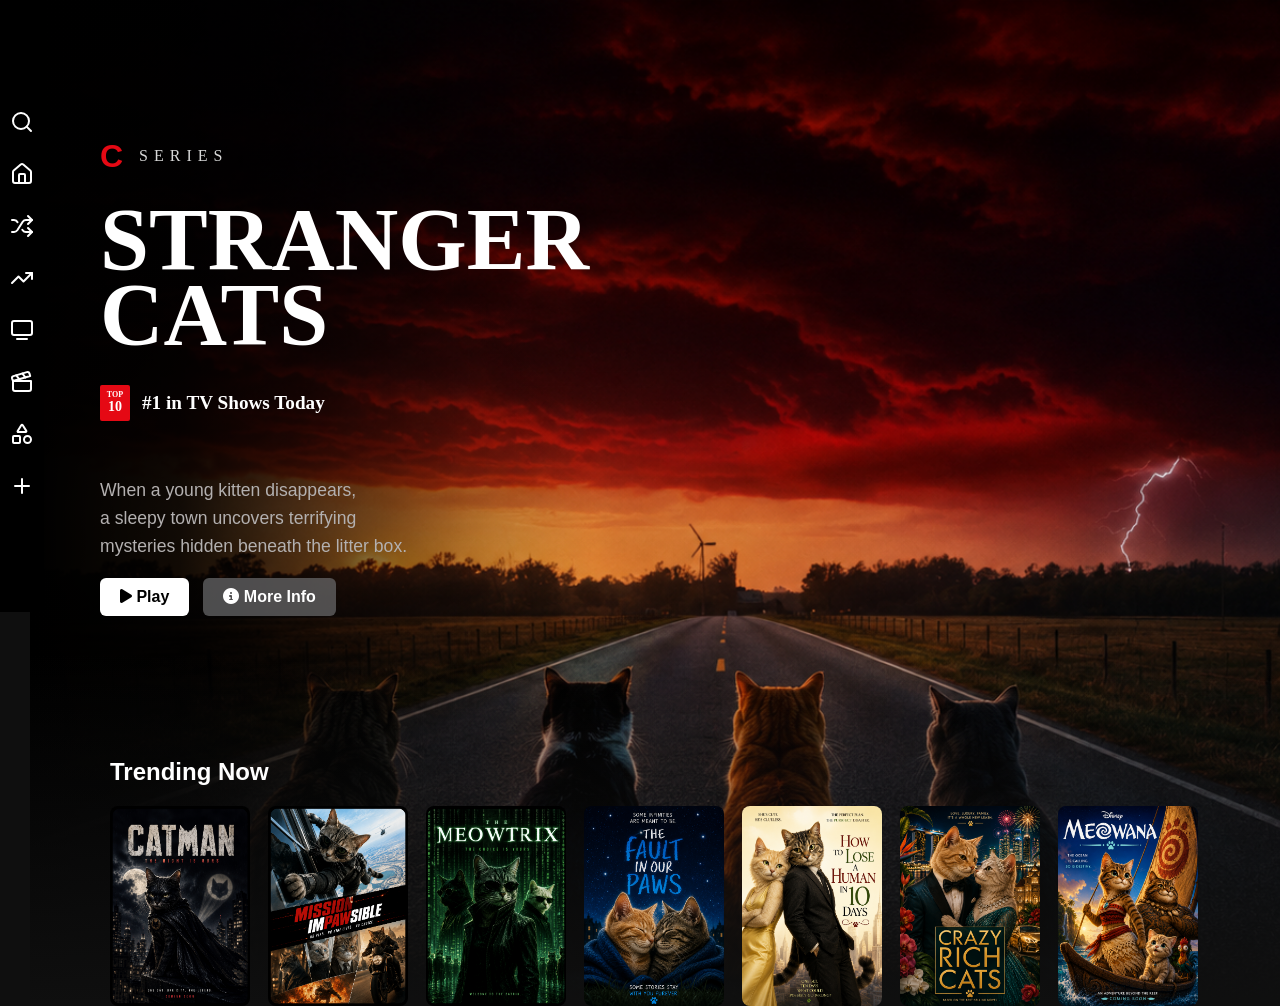
==== browse.html @ 0c0a793e "feat: Add netflix inspired browser page for catflix" ====
<!DOCTYPE html>
<html lang="en">
<head>
    <meta charset="UTF-8">
    <meta name="viewport" content="width=device-width, initial-scale=1.0">
    <title>Document</title>
    <link rel="stylesheet" href="css/browse.css">
    <link rel="stylesheet" href="https://cdnjs.cloudflare.com/ajax/libs/font-awesome/6.7.2/css/all.min.css">
</head>
<body>
    <main class="browse-main">
        <aside class="sidebar">
            <a href="#">
                <svg xmlns="http://www.w3.org/2000/svg" width="24" height="24" viewBox="0 0 24 24" fill="none" stroke="currentColor" stroke-width="2" stroke-linecap="round" stroke-linejoin="round" class="lucide lucide-search-icon lucide-search sidebar-icon"><path d="m21 21-4.34-4.34"/><circle cx="11" cy="11" r="8"/></svg>
            </a>
            <a href="#">
                <svg xmlns="http://www.w3.org/2000/svg" width="24" height="24" viewBox="0 0 24 24" fill="none" stroke="currentColor" stroke-width="2" stroke-linecap="round" stroke-linejoin="round" class="lucide lucide-house-icon lucide-house sidebar-icon"><path d="M15 21v-8a1 1 0 0 0-1-1h-4a1 1 0 0 0-1 1v8"/><path d="M3 10a2 2 0 0 1 .709-1.528l7-6a2 2 0 0 1 2.582 0l7 6A2 2 0 0 1 21 10v9a2 2 0 0 1-2 2H5a2 2 0 0 1-2-2z"/></svg>
            </a>
            <a href="#">
                <svg xmlns="http://www.w3.org/2000/svg" width="24" height="24" viewBox="0 0 24 24" fill="none" stroke="currentColor" stroke-width="2" stroke-linecap="round" stroke-linejoin="round" class="lucide lucide-shuffle-icon lucide-shuffle sidebar-icon"><path d="m18 14 4 4-4 4"/><path d="m18 2 4 4-4 4"/><path d="M2 18h1.973a4 4 0 0 0 3.3-1.7l5.454-8.6a4 4 0 0 1 3.3-1.7H22"/><path d="M2 6h1.972a4 4 0 0 1 3.6 2.2"/><path d="M22 18h-6.041a4 4 0 0 1-3.3-1.8l-.359-.45"/></svg>
            </a>
            <a href="#">
                <svg xmlns="http://www.w3.org/2000/svg" width="24" height="24" viewBox="0 0 24 24" fill="none" stroke="currentColor" stroke-width="2" stroke-linecap="round" stroke-linejoin="round" class="lucide lucide-trending-up-icon lucide-trending-up sidebar-icon"><path d="M16 7h6v6"/><path d="m22 7-8.5 8.5-5-5L2 17"/></svg>
            </a>
            <a href="#">
                <svg xmlns="http://www.w3.org/2000/svg" width="24" height="24" viewBox="0 0 24 24" fill="none" stroke="currentColor" stroke-width="2" stroke-linecap="round" stroke-linejoin="round" class="lucide lucide-tv-minimal-icon lucide-tv-minimal sidebar-icon"><path d="M7 21h10"/><rect width="20" height="14" x="2" y="3" rx="2"/></svg>
            </a>
            <a href="#">
                <svg xmlns="http://www.w3.org/2000/svg" width="24" height="24" viewBox="0 0 24 24" fill="none" stroke="currentColor" stroke-width="2" stroke-linecap="round" stroke-linejoin="round" class="lucide lucide-clapperboard-icon lucide-clapperboard sidebar-icon"><path d="m12.296 3.464 3.02 3.956"/><path d="M20.2 6 3 11l-.9-2.4c-.3-1.1.3-2.2 1.3-2.5l13.5-4c1.1-.3 2.2.3 2.5 1.3z"/><path d="M3 11h18v8a2 2 0 0 1-2 2H5a2 2 0 0 1-2-2z"/><path d="m6.18 5.276 3.1 3.899"/></svg>
            </a>
            <a href="#">
                <svg xmlns="http://www.w3.org/2000/svg" width="24" height="24" viewBox="0 0 24 24" fill="none" stroke="currentColor" stroke-width="2" stroke-linecap="round" stroke-linejoin="round" class="lucide lucide-shapes-icon lucide-shapes sidebar-icon"><path d="M8.3 10a.7.7 0 0 1-.626-1.079L11.4 3a.7.7 0 0 1 1.198-.043L16.3 8.9a.7.7 0 0 1-.572 1.1Z"/><rect x="3" y="14" width="7" height="7" rx="1"/><circle cx="17.5" cy="17.5" r="3.5"/></svg>
            </a>
            <a href="#">
                <svg xmlns="http://www.w3.org/2000/svg" width="24" height="24" viewBox="0 0 24 24" fill="none" stroke="currentColor" stroke-width="2" stroke-linecap="round" stroke-linejoin="round" class="lucide lucide-plus-icon lucide-plus sidebar-icon"><path d="M5 12h14"/><path d="M12 5v14"/></svg>
            </a>
        </aside>
        <section class="browse-section">
            <div class="hero-banner">
                <div class="hero-content">
                    <p class="series"> <span class="series-logo"> C </span> series </p>
                    <h1 class="hero-title"> STRANGER <br> CATS </h1>
                    <div class="rank">
                        <div class="top-badge">
                            <span>TOP</span>
                            <span>10</span>
                        </div>
                        <p class="top-10">#1 in TV Shows Today</p>
                    </div>
                    <p class="hero-description"> When a young kitten disappears, <br> a sleepy town uncovers terrifying <br> mysteries hidden beneath the litter box. </p>
                    <div>
                        <button class="play-btn"> <i class="fa-solid fa-play"></i> Play </button>
                        <button class="info-btn"> <i class="fa-solid fa-circle-info"></i> More Info </button>
                    </div>
                </div>
            </div>
            <div class="trending-now-section">
                    <h2 class="trending-now-heading"> Trending Now </h2>
                    <div class="trending-now-container">
                        <div class="trending-now-card">
                            <img src="images/catman.png" alt="catman" class="trending-now-img">
                        </div>
                        <div class="trending-now-card">
                            <img src="images/mission-impawsible.png" alt="mission-impawsible" class="trending-now-img">
                        </div>
                        <div class="trending-now-card">
                            <img src="images/the-meowtrix.png" alt="the-meowtrix" class="trending-now-img">
                        </div>
                        <div class="trending-now-card">
                            <img src="images/the-fault-in-our-paws.png" alt="the-fault-in-our-paws" class="trending-now-img">
                        </div>
                        <div class="trending-now-card">
                            <img src="images/how-to-lose-a-human-in-10-days.png" alt="how-to-lose-a-human-in-10-days" class="trending-now-img">
                        </div>
                        <div class="trending-now-card">
                            <img src="images/crazy-rich-cats.png" alt="crazy-rich-cats" class="trending-now-img">
                        </div>
                        <div class="trending-now-card">
                            <img src="images/meowana.png" alt="meowana" class="trending-now-img">
                        </div>
                    </div>
                </div>
        </section>
    </main>
</body>
</html>
---- css/browse.css ----
.sidebar-icon{
    color: white;
}

.sidebar {
    display: flex;
    flex-direction: column;
    gap: 24px;
    padding: 110px 10px;
    background: black;
    backdrop-filter: blur(6px);
    position:fixed;
    left:0;
    top:0;
}

body {
    margin: 0;
    min-height: 100vh;
    background: #0f0f0f;
}

.browse-main {
    display: flex;
    flex-direction: row;
    min-height: 100vh;
}

.browse-section {
    flex: 1;
    min-height: 100vh;
    background:
        linear-gradient(
            to bottom,
            rgba(0,0,0,0) 65%,
            rgba(15,15,15,.4) 80%,
            #0f0f0f 100%
        ),
        linear-gradient(
            to right,
          rgba(0,0,0,1) 0%,
          rgba(0,0,0,0.9) 12%,
          rgba(0,0,0,0.6) 22%,
          rgba(0,0,0,0.2) 35%,
          rgba(0,0,0,0) 45%
        ),
        url("../images/stranger-cats.png");
    margin-left:30px;
    background-size: cover;
    background-position: center;
}

.hero-banner {
    height: 82vh;
    display: flex;
    align-items: center;
}

.rank {
    display: flex;
    flex-wrap: wrap;
    align-items: center;
    gap: 12px;
    margin-bottom: 25px;
}

.top-badge {
    width: 30px;
    height: 36px;
    background: #E50914;
    color: white;
    display: flex;
    flex-direction: column;
    justify-content: center;
    align-items: center;
    border-radius: 2px;
}

.top-badge span:first-child {
    font-size: 8px;
    font-weight: bold;
}

.top-badge span:last-child {
    font-size: 14px;
    font-weight: bold;
}

.rank p {
    font-size: 1.2rem;
    font-weight: 700;
}

.series {
    color:#d7d7d7;
    font-size:1rem;
    letter-spacing:6px;
    text-transform:uppercase;
    display:flex;
    align-items:center;
    gap:10px;
}

.series-logo {
    color: #E50914;
    font-size: 2rem;
    font-weight: bold;
    font-family: "Bebas Neue", sans-serif;
}

.hero-title {
    font-family: "Bebas Neue", serif; 
    font-size: 5.5rem;
    line-height: 0.85;
    margin:12px 0 20px;
    color:white;
}

.hero-content{
    max-width:520px;
    margin-left:70px;
    display:flex;
    flex-direction: column;

}

.hero-description{
    color:#b3b0b0;
    font-size:1.1rem;
    line-height:1.6;
    width: 90%;
    font-family: "Roboto", sans-serif;
}

.rank > p.top-10 {
    color: #ffffff !important;
    font-size: 1.2rem;
    font-weight: 700;
    margin-bottom: 20px;
    display: block;
}

.trending-now-heading {
    color: white;
    font-size: 1.5rem;
    font-weight: bold;
    margin-bottom: 20px;
    font-family: "Roboto", sans-serif;
}

.trending-now-section {
    width: 520px;
    margin-left: 80px;
    align-self: center;
}

.trending-now-container {
    display: flex;
    gap: 18px;
}

.trending-now-card {
    width: 140px;
    height: 200px;
    border-radius: 8px;
    overflow: hidden;
    cursor: pointer;
    transition: transform .3s ease;
    flex-shrink: 0;
}

.trending-now-card:hover {
    transform: scale(1.08);
}

.trending-now-img {
    width: 100%;
    height: 100%;
    object-fit: cover;
    display: block;
}

.play-btn {
    background-color: white;
    color: black;
    border: none;
    padding: 10px 20px;
    font-size: 1rem;
    cursor: pointer;
    border-radius: 6px;
    font-weight: bold;
}

.info-btn {
    background-color: rgba(109, 109, 110, 0.7);
    color: white;
    border: none;
    padding: 10px 20px;
    font-size: 1rem;
    cursor: pointer;
    border-radius: 6px;
    font-weight: bold;
    margin-left: 10px;
}
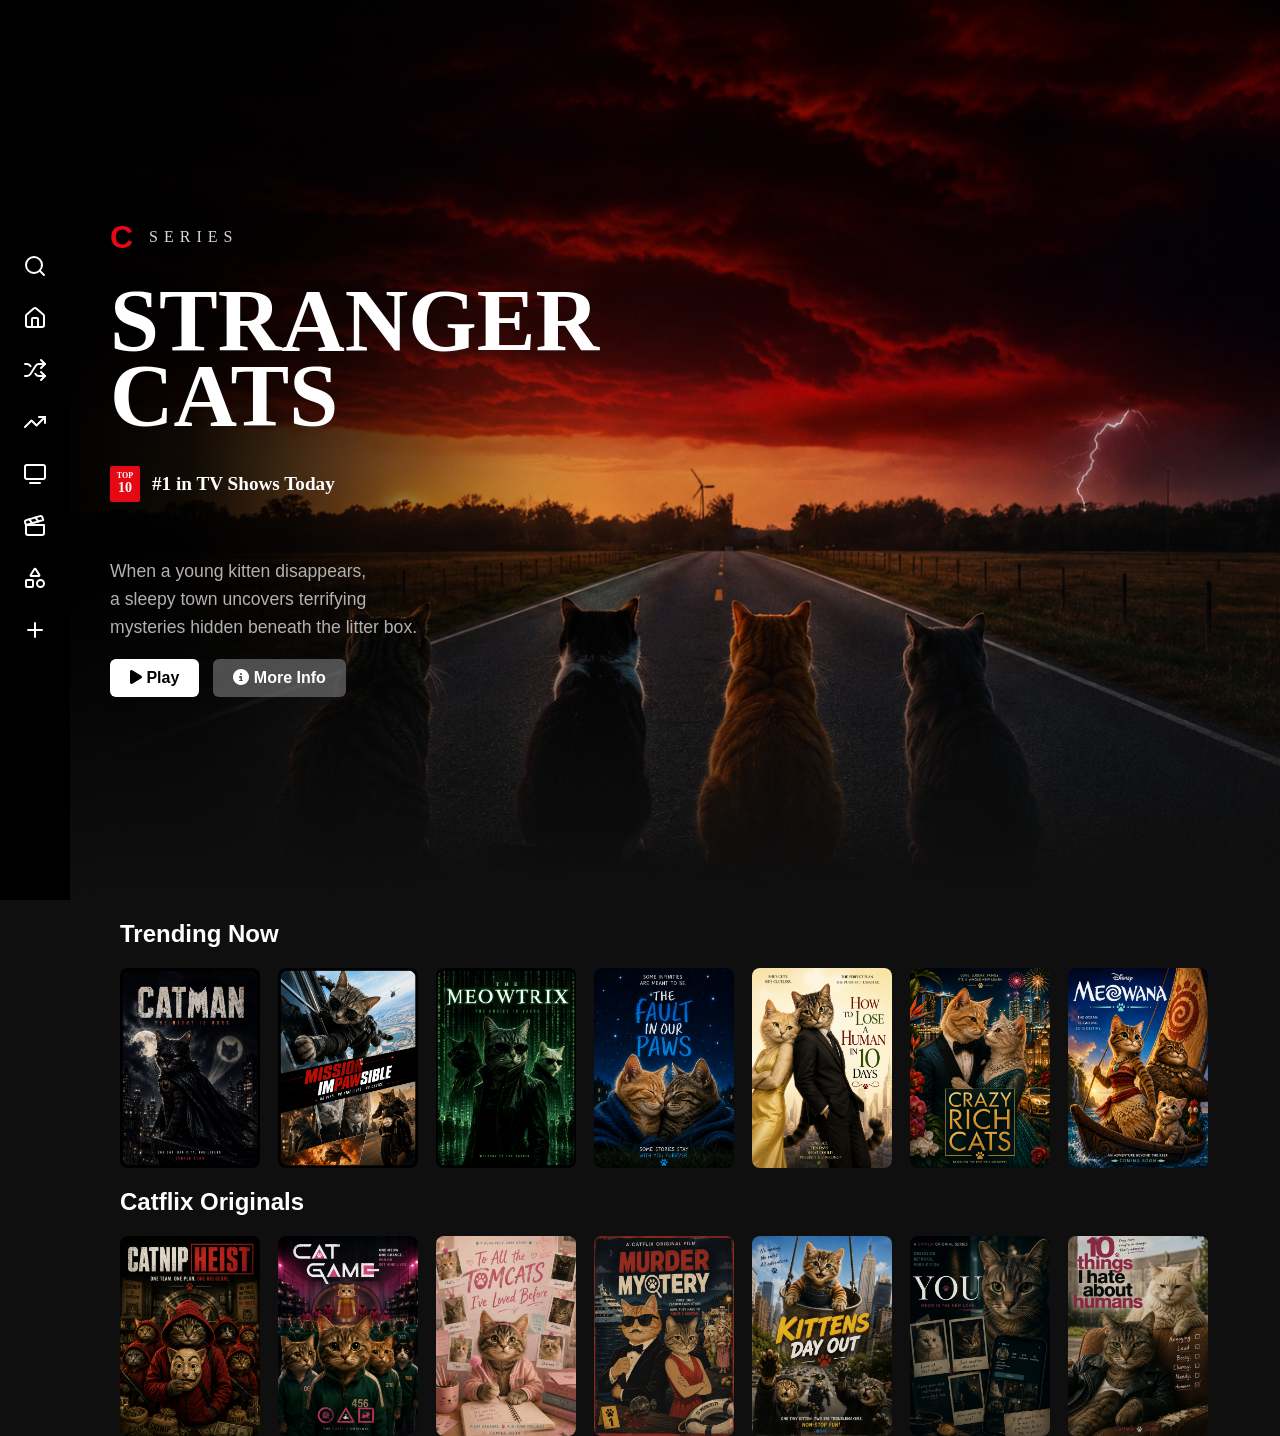
==== commit 07137639: "feat: Improve browse page UI and add new movie row" ====
--- a/browse.html
+++ b/browse.html
@@ -10,10 +10,10 @@
 <body>
     <main class="browse-main">
         <aside class="sidebar">
-            <a href="#">
+            <a href="#search">
                 <svg xmlns="http://www.w3.org/2000/svg" width="24" height="24" viewBox="0 0 24 24" fill="none" stroke="currentColor" stroke-width="2" stroke-linecap="round" stroke-linejoin="round" class="lucide lucide-search-icon lucide-search sidebar-icon"><path d="m21 21-4.34-4.34"/><circle cx="11" cy="11" r="8"/></svg>
             </a>
-            <a href="#">
+            <a href="#home">
                 <svg xmlns="http://www.w3.org/2000/svg" width="24" height="24" viewBox="0 0 24 24" fill="none" stroke="currentColor" stroke-width="2" stroke-linecap="round" stroke-linejoin="round" class="lucide lucide-house-icon lucide-house sidebar-icon"><path d="M15 21v-8a1 1 0 0 0-1-1h-4a1 1 0 0 0-1 1v8"/><path d="M3 10a2 2 0 0 1 .709-1.528l7-6a2 2 0 0 1 2.582 0l7 6A2 2 0 0 1 21 10v9a2 2 0 0 1-2 2H5a2 2 0 0 1-2-2z"/></svg>
             </a>
             <a href="#">
@@ -36,7 +36,10 @@
             </a>
         </aside>
         <section class="browse-section">
-            <div class="hero-banner">
+            <div class="hero-banner" id="home">
+                <div class="search-container" id="search">
+                    <input type="text" class="search-input" id="search-input" placeholder="Search Catflix..."/>
+                </div>
                 <div class="hero-content">
                     <p class="series"> <span class="series-logo"> C </span> series </p>
                     <h1 class="hero-title"> STRANGER <br> CATS </h1>
@@ -54,32 +57,63 @@
                     </div>
                 </div>
             </div>
-            <div class="trending-now-section">
-                    <h2 class="trending-now-heading"> Trending Now </h2>
-                    <div class="trending-now-container">
-                        <div class="trending-now-card">
-                            <img src="images/catman.png" alt="catman" class="trending-now-img">
-                        </div>
-                        <div class="trending-now-card">
-                            <img src="images/mission-impawsible.png" alt="mission-impawsible" class="trending-now-img">
-                        </div>
-                        <div class="trending-now-card">
-                            <img src="images/the-meowtrix.png" alt="the-meowtrix" class="trending-now-img">
-                        </div>
-                        <div class="trending-now-card">
-                            <img src="images/the-fault-in-our-paws.png" alt="the-fault-in-our-paws" class="trending-now-img">
-                        </div>
-                        <div class="trending-now-card">
-                            <img src="images/how-to-lose-a-human-in-10-days.png" alt="how-to-lose-a-human-in-10-days" class="trending-now-img">
-                        </div>
-                        <div class="trending-now-card">
-                            <img src="images/crazy-rich-cats.png" alt="crazy-rich-cats" class="trending-now-img">
-                        </div>
-                        <div class="trending-now-card">
-                            <img src="images/meowana.png" alt="meowana" class="trending-now-img">
-                        </div>
+
+            <div class="movie-row">
+                <h2 class="movie-row-heading"> Trending Now </h2>
+
+                <div class="movie-row-container">
+                    <div class="movie-card">
+                        <img src="images/catman.png" alt="catman" class="movie-poster">
+                    </div>
+                    <div class="movie-card">
+                        <img src="images/mission-impawsible.png" alt="mission-impawsible" class="movie-poster">
+                    </div>
+                    <div class="movie-card">
+                        <img src="images/the-meowtrix.png" alt="the-meowtrix" class="movie-poster">
+                    </div>
+                    <div class="movie-card">
+                        <img src="images/the-fault-in-our-paws.png" alt="the-fault-in-our-paws" class="movie-poster">
+                    </div>
+                    <div class="movie-card">
+                        <img src="images/how-to-lose-a-human-in-10-days.png" alt="how-to-lose-a-human-in-10-days" class="movie-poster">
+                    </div>
+                    <div class="movie-card">
+                        <img src="images/crazy-rich-cats.png" alt="crazy-rich-cats" class="movie-poster">
+                    </div>
+                    <div class="movie-card">
+                        <img src="images/meowana.png" alt="meowana" class="movie-poster">
                     </div>
                 </div>
+            </div>
+
+            <div class="movie-row">
+                <h2 class="movie-row-heading"> Catflix Originals </h2>
+
+                <div class="movie-row-container">
+                    <div class="movie-card">
+                        <img src="images/catnip-heist.png" alt="catnip-heist" class="movie-poster">
+                    </div>
+                    <div class="movie-card">
+                        <img src="images/cat-game.png" alt="cat-game" class="movie-poster">
+                    </div>
+                    <div class="movie-card">
+                        <img src="images/to-all-the-tomcats-ive-loved-before.png" alt="to-all-the-tomcats-ive-loved-before" class="movie-poster">
+                    </div>
+                    <div class="movie-card">
+                        <img src="images/murder-mystery.png" alt="murder-mystery" class="movie-poster">
+                    </div>
+                    <div class="movie-card">
+                        <img src="images/kittens-day-out.png" alt="kittens-day-out" class="movie-poster">
+                    </div>
+                    <div class="movie-card">
+                        <img src="images/you.png" alt="you" class="movie-poster">
+                    </div>
+                    <div class="movie-card">
+                        <img src="images/10-things-i-hate-about-humans.png" alt="10-things-i-hate-about-humans" class="movie-poster">
+                    </div>
+                </div>
+            </div>  
+
         </section>
     </main>
 </body>
--- a/css/browse.css
+++ b/css/browse.css
@@ -3,15 +3,22 @@
 }
 
 .sidebar {
+    position: fixed;
     display: flex;
     flex-direction: column;
+    justify-content: center;
+    align-items: center;
     gap: 24px;
-    padding: 110px 10px;
+    padding: 0px;
     background: black;
     backdrop-filter: blur(6px);
     position:fixed;
     left:0;
     top:0;
+    width: 70px;
+    height: 100vh;
+    box-sizing: border-box;
+    z-index: 1000;
 }
 
 body {
@@ -29,6 +36,17 @@
 .browse-section {
     flex: 1;
     min-height: 100vh;
+    background: #0f0f0f;
+    margin-left: 40px;
+    background-size: cover;
+    background-position: center;
+}
+
+.hero-banner {
+    height: 100vh;
+    display: flex;
+    align-items: center;
+    position: relative;
     background:
         linear-gradient(
             to bottom,
@@ -45,15 +63,9 @@
           rgba(0,0,0,0) 45%
         ),
         url("../images/stranger-cats.png");
-    margin-left:30px;
-    background-size: cover;
-    background-position: center;
-}
-
-.hero-banner {
-    height: 82vh;
-    display: flex;
-    align-items: center;
+        background-size: cover;
+        background-position: center;
+        background-repeat: no-repeat;
 }
 
 .rank {
@@ -140,7 +152,7 @@
     display: block;
 }
 
-.trending-now-heading {
+.movie-row-heading {
     color: white;
     font-size: 1.5rem;
     font-weight: bold;
@@ -148,18 +160,18 @@
     font-family: "Roboto", sans-serif;
 }
 
-.trending-now-section {
+.movie-row {
     width: 520px;
     margin-left: 80px;
     align-self: center;
 }
 
-.trending-now-container {
+.movie-row-container {
     display: flex;
     gap: 18px;
 }
 
-.trending-now-card {
+.movie-card {
     width: 140px;
     height: 200px;
     border-radius: 8px;
@@ -169,11 +181,11 @@
     flex-shrink: 0;
 }
 
-.trending-now-card:hover {
+.movie-card:hover {
     transform: scale(1.08);
 }
 
-.trending-now-img {
+.movie-poster {
     width: 100%;
     height: 100%;
     object-fit: cover;
@@ -201,4 +213,31 @@
     border-radius: 6px;
     font-weight: bold;
     margin-left: 10px;
+}
+
+.search-container{
+    position: absolute;
+    top: 30px;
+    right: 40px;
+    display:none;
+}
+
+.search-container.active{
+    display:block;
+}
+
+.search-input{
+    width: 280px;
+    padding: 10px 16px;
+
+    background: rgba(0,0,0,.7);
+    color: white;
+
+    border: 1px solid #444;
+    border-radius: 6px;
+    outline: none;
+}
+
+.search-input:focus{
+    border-color: #E50914;
 }
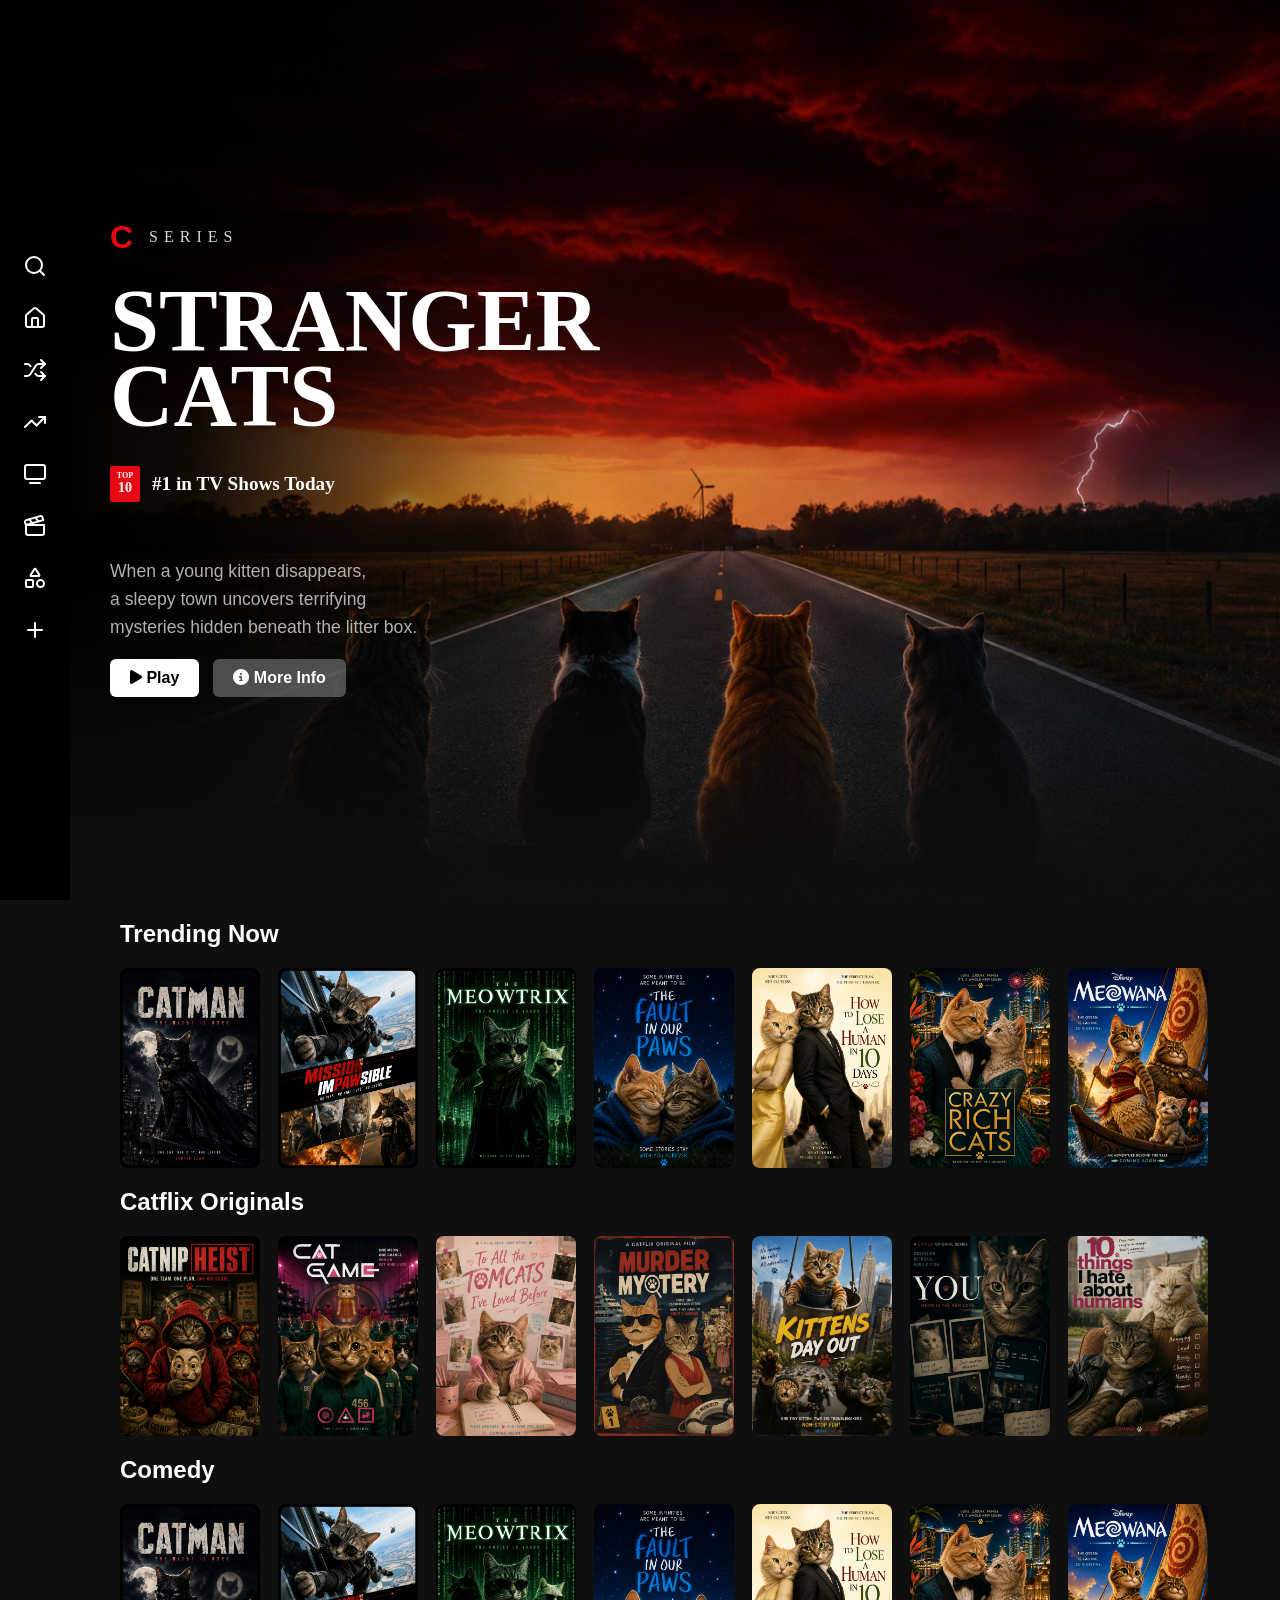
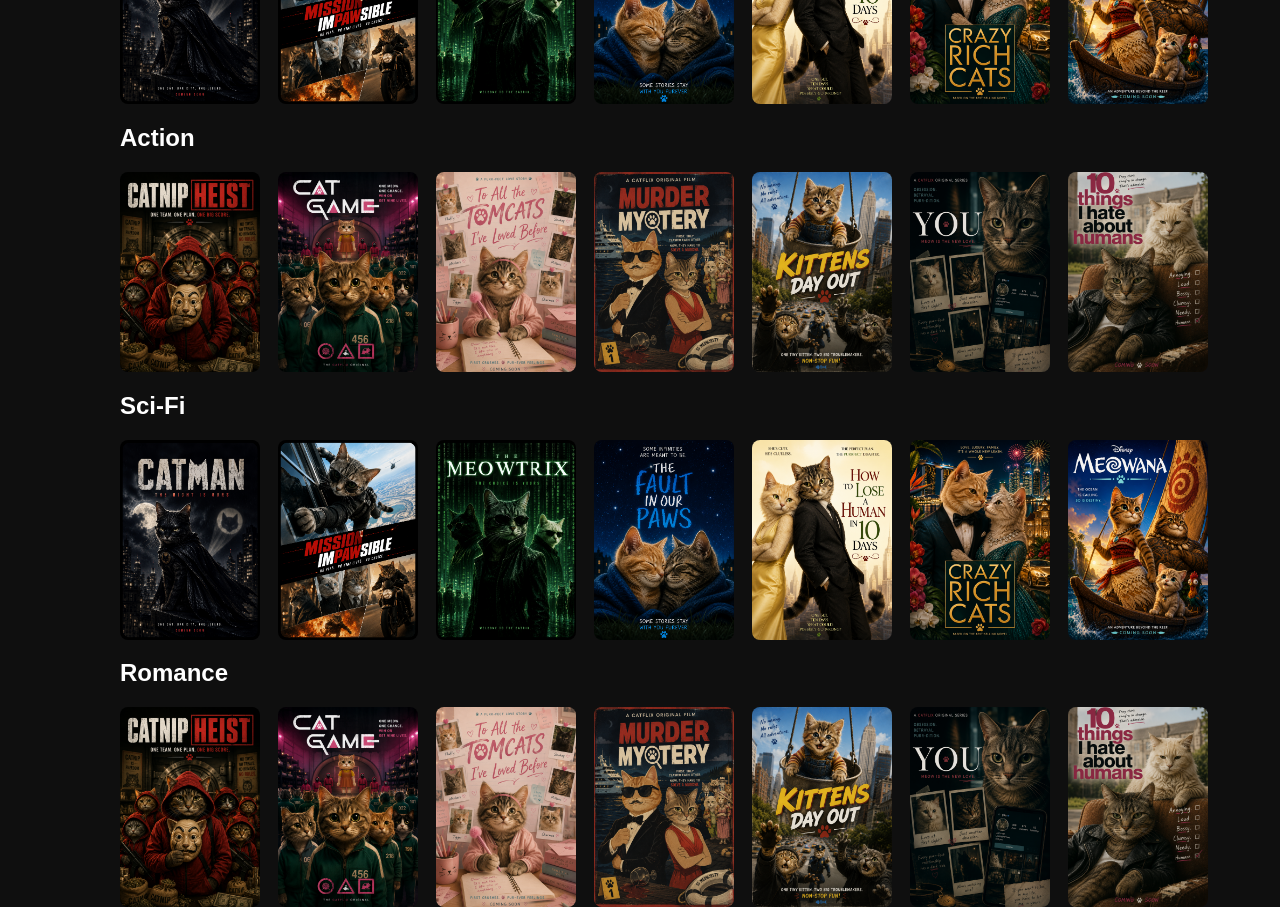
==== commit 2bf6342f: "feat: add more movie rows" ====
--- a/browse.html
+++ b/browse.html
@@ -114,6 +114,119 @@
                 </div>
             </div>  
 
+            <div class="movie-row">
+                <h2 class="movie-row-heading"> Comedy </h2>
+
+                <div class="movie-row-container">
+                    <div class="movie-card">
+                        <img src="images/catman.png" alt="catman" class="movie-poster">
+                    </div>
+                    <div class="movie-card">
+                        <img src="images/mission-impawsible.png" alt="mission-impawsible" class="movie-poster">
+                    </div>
+                    <div class="movie-card">
+                        <img src="images/the-meowtrix.png" alt="the-meowtrix" class="movie-poster">
+                    </div>
+                    <div class="movie-card">
+                        <img src="images/the-fault-in-our-paws.png" alt="the-fault-in-our-paws" class="movie-poster">
+                    </div>
+                    <div class="movie-card">
+                        <img src="images/how-to-lose-a-human-in-10-days.png" alt="how-to-lose-a-human-in-10-days" class="movie-poster">
+                    </div>
+                    <div class="movie-card">
+                        <img src="images/crazy-rich-cats.png" alt="crazy-rich-cats" class="movie-poster">
+                    </div>
+                    <div class="movie-card">
+                        <img src="images/meowana.png" alt="meowana" class="movie-poster">
+                    </div>
+                </div>
+            </div>
+
+            <div class="movie-row">
+                <h2 class="movie-row-heading"> Action </h2>
+
+                <div class="movie-row-container">
+                    <div class="movie-card">
+                        <img src="images/catnip-heist.png" alt="catnip-heist" class="movie-poster">
+                    </div>
+                    <div class="movie-card">
+                        <img src="images/cat-game.png" alt="cat-game" class="movie-poster">
+                    </div>
+                    <div class="movie-card">
+                        <img src="images/to-all-the-tomcats-ive-loved-before.png" alt="to-all-the-tomcats-ive-loved-before" class="movie-poster">
+                    </div>
+                    <div class="movie-card">
+                        <img src="images/murder-mystery.png" alt="murder-mystery" class="movie-poster">
+                    </div>
+                    <div class="movie-card">
+                        <img src="images/kittens-day-out.png" alt="kittens-day-out" class="movie-poster">
+                    </div>
+                    <div class="movie-card">
+                        <img src="images/you.png" alt="you" class="movie-poster">
+                    </div>
+                    <div class="movie-card">
+                        <img src="images/10-things-i-hate-about-humans.png" alt="10-things-i-hate-about-humans" class="movie-poster">
+                    </div>
+                </div>
+            </div> 
+
+            <div class="movie-row">
+                <h2 class="movie-row-heading"> Sci-Fi </h2>
+
+                <div class="movie-row-container">
+                    <div class="movie-card">
+                        <img src="images/catman.png" alt="catman" class="movie-poster">
+                    </div>
+                    <div class="movie-card">
+                        <img src="images/mission-impawsible.png" alt="mission-impawsible" class="movie-poster">
+                    </div>
+                    <div class="movie-card">
+                        <img src="images/the-meowtrix.png" alt="the-meowtrix" class="movie-poster">
+                    </div>
+                    <div class="movie-card">
+                        <img src="images/the-fault-in-our-paws.png" alt="the-fault-in-our-paws" class="movie-poster">
+                    </div>
+                    <div class="movie-card">
+                        <img src="images/how-to-lose-a-human-in-10-days.png" alt="how-to-lose-a-human-in-10-days" class="movie-poster">
+                    </div>
+                    <div class="movie-card">
+                        <img src="images/crazy-rich-cats.png" alt="crazy-rich-cats" class="movie-poster">
+                    </div>
+                    <div class="movie-card">
+                        <img src="images/meowana.png" alt="meowana" class="movie-poster">
+                    </div>
+                </div>
+            </div>
+
+            <div class="movie-row">
+                <h2 class="movie-row-heading"> Romance </h2>
+
+                <div class="movie-row-container">
+                    <div class="movie-card">
+                        <img src="images/catnip-heist.png" alt="catnip-heist" class="movie-poster">
+                    </div>
+                    <div class="movie-card">
+                        <img src="images/cat-game.png" alt="cat-game" class="movie-poster">
+                    </div>
+                    <div class="movie-card">
+                        <img src="images/to-all-the-tomcats-ive-loved-before.png" alt="to-all-the-tomcats-ive-loved-before" class="movie-poster">
+                    </div>
+                    <div class="movie-card">
+                        <img src="images/murder-mystery.png" alt="murder-mystery" class="movie-poster">
+                    </div>
+                    <div class="movie-card">
+                        <img src="images/kittens-day-out.png" alt="kittens-day-out" class="movie-poster">
+                    </div>
+                    <div class="movie-card">
+                        <img src="images/you.png" alt="you" class="movie-poster">
+                    </div>
+                    <div class="movie-card">
+                        <img src="images/10-things-i-hate-about-humans.png" alt="10-things-i-hate-about-humans" class="movie-poster">
+                    </div>
+                </div>
+            </div> 
+
+
         </section>
     </main>
 </body>
